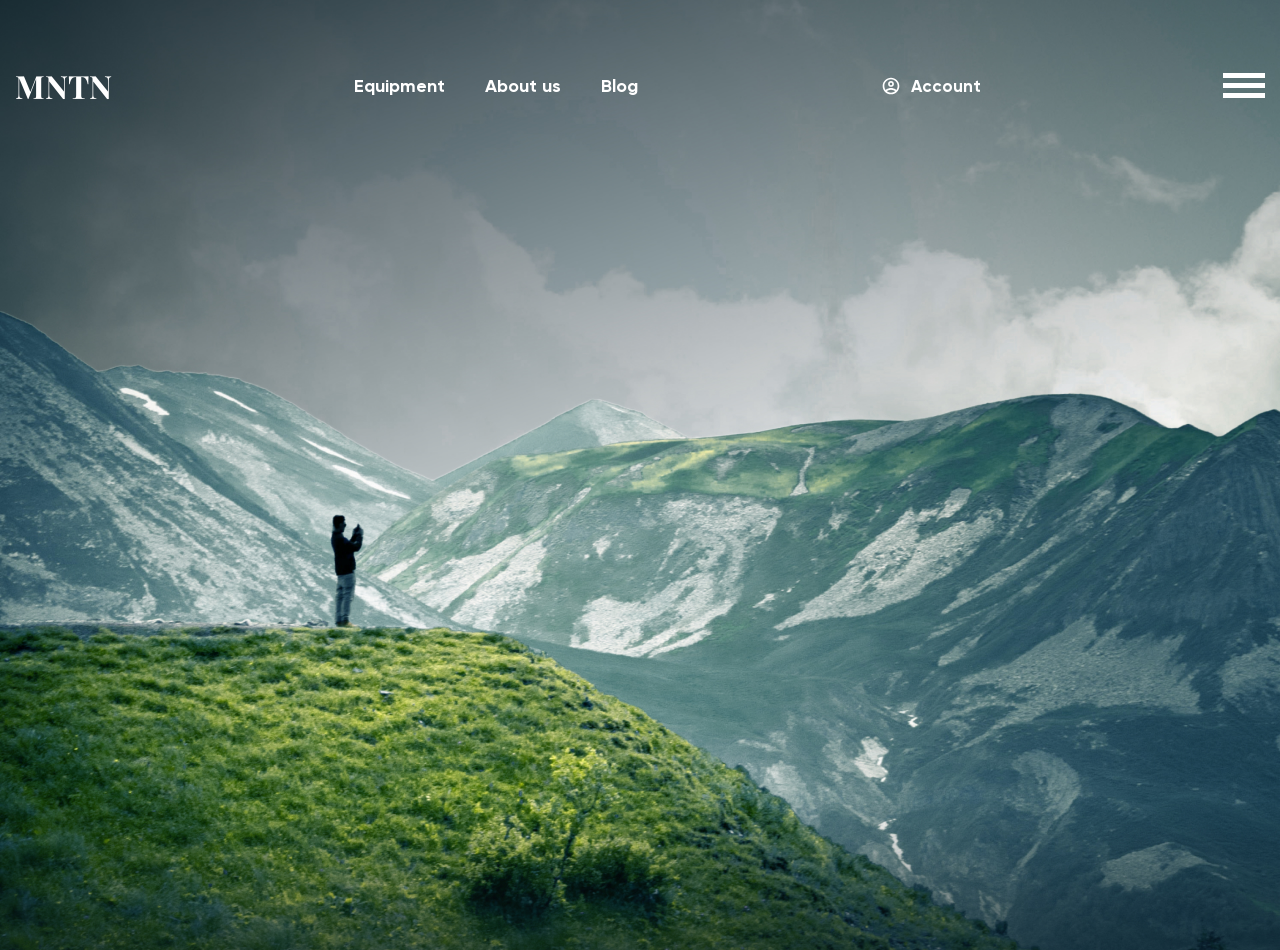
==== idex.html @ d48c51af "Adaptive layout started Time code: 26:41" ====
<!DOCTYPE html>
<html lang="en">
<head>
    <meta charset="UTF-8">
    <meta http-equiv="X-UA-Compatible" content="IE=edge">
    <meta name="viewport" content="width=device-width, initial-scale=1.0">
    <title>MNTN</title>
    <link rel="stylesheet" href="./css/main.css">
    <link rel="stylesheet" href="./css/media.css">
    <link rel="stylesheet" href="./fonts/Gilroy/stylesheet.css">
    <link rel="preconnect" href="https://fonts.googleapis.com">
    <link rel="preconnect" href="https://fonts.gstatic.com" crossorigin>
    <link href="https://fonts.googleapis.com/css2?family=Playfair+Display:wght@500;600;700&display=swap" rel="stylesheet">
</head>
<body>

<header class="header">
    <nav class="nav-wrapper">
        <div class="container-wide">
            <div class="row space-between align-center">
                <h1 class="logo">MNTN</h1>
                <div class="nav">
                    <ul>
                        <li><a href="#">Equipment</a></li>
                        <li><a href="#">About us</a></li>
                        <li><a href="#">Blog</a></li>
                    </ul>
                </div>
                <a href="#" class="account">Account</a>
                <button class="nav-button"></button>
            </div>
        </div>
    </nav>

    <a href="#" class="hero">
        <div class="hero-category">A Hiking guide</div>
        <h1 class="hero-title">Be prepared for the Mountains and beyond!</h1>
        <p class="hero-scroll">scroll down</p>
    </a>
</header>

<main class="main">
    <div class="container">

        <article class="article">
           <div class="article-text" data-number="01">
                <div class="article-subtitle">Get Started</div>
                <h2 class="articte-title">What level of  hiker are you?</h2>
                <p>Determining what level of hiker you are can be an important tool when planning future hikes. This hiking level guide will help you plan hikes according to different hike ratings set by various websites like All Trails and Modern Hiker. What type of hiker are you – novice, moderate, advanced moderate, expert, or expert backpacker?</p>
                <a href="#" class="article-read-more">read more</a>    
           </div> 
           <div class="article-img">
                <img src="./img/pictures/01.jpg" alt="What level of  hiker are you?">
           </div>
        </article>

        <article class="article">
            <div class="article-text" data-number="02">
                 <div class="article-subtitle">Hiking Essentials</div>
                 <h2 class="articte-title">Picking the right Hiking Gear!
                 </h2>
                 <p>The nice thing about beginning hiking is that you don’t really need any special gear, you can probably get away with things you already have.
                Let’s start with clothing. A typical mistake hiking beginners make is wearing jeans and regular clothes, which will get heavy and chafe wif they get sweaty or wet.</p>
                 <a href="#" class="article-read-more">read more</a>    
            </div> 
            <div class="article-img">
                 <img src="./img/pictures/02.jpg" alt="What level of  hiker are you?">
            </div>
         </article>

         <article class="article">
            <div class="article-text" data-number="03">
                 <div class="article-subtitle">where you go is the key</div>
                 <h2 class="articte-title">Understand Your Map & Timing</h2>
                 <p>To start, print out the hiking guide and map. If it’s raining, throw them in a Zip-Lock bag. Read over the guide, study the map, and have a good idea of what to expect. I like to know what my next landmark is as I hike. For example, I’ll read the guide and know that say, in a mile, I make a right turn at the junction..</p>
                 <a href="#" class="article-read-more">read more</a>    
            </div> 
            <div class="article-img">
                 <img src="./img/pictures/03.jpg" alt="What level of  hiker are you?">
            </div>
         </article>
    </div>

</main>

<footer class="footer">
    <div class="container">
        <div class="row space-between ">
            <div class="footer-copyright">
                <div class="footer-copyright-logo">
                    <div class="logo">MNTN</div>
                </div>
                <p class="footer-copyright-desc">Get out there & discover your next slope, mountain & destination!</p>
                <p class="footer-copyright-terms">Copyright 2019 MNTN, Inc. Terms & Privacy</p>
            </div>

            <div class="footer-nav-wrapper">
                <div class="footer-nav">
                    <h4 class="footer-nav-title">More on The Blog</h4>
                    <ul>
                        <li><a href="#">About MNTN</a></li>
                        <li><a href="#">Contributors & Writers</a></li>
                        <li><a href="#">Write For Us</a></li>
                        <li><a href="#">Contact Us</a></li>
                        <li><a href="#">Privacy Policy</a></li>
                    </ul>
                </div>
    
                <div class="footer-nav">
                    <h4 class="footer-nav-title">More on MNTN</h4>
                    <ul>
                        <li><a href="#">The Team</a></li>
                        <li><a href="#">Jobs</a></li>
                        <li><a href="#">Press</a></li>
                    </ul>
                </div>
            </div>
            
        </div>
    </div>

</footer>

 
</body>
</html>
---- css/main.css ----
/* 
font-family: 'Playfair Display', serif;
font-family: 'Gilroy';
*/


* {
    box-sizing: border-box;
}

body {
    margin: 0;
    font-family: 'Gilroy';
    background-color: #0B1D26;
    background-image: url("./../img/bg/bg.jpg");
    background-size: 100% auto;
    background-repeat: no-repeat;
    color: white;

}

h1, h2, h3, h4, h5, h6, p {
    margin: 0;
}

/* BASE */
.container-wide {
    max-width: 1790px;
    margin: 0 auto;
    padding: 0 15px;
}

.container {
    max-width: 1492px;
    margin-left: auto;
    margin-right: auto;
    padding-left: 15px;
    padding-right: 15px;
}

.row {
    display: flex;
    

}

.space-between {
    justify-content: space-between;
}

.align-center {
    align-items: center;
}

/* HEADER */

.header {
    padding-top: 64px;
    margin-bottom: 843px;
}

.nav-wrapper {
    margin-bottom: 198px;
}

.logo {
    font-family: 'Playfair Display', serif;
    font-weight: 700px;
    font-size: 32px;
     
}

.nav {
    font-weight: 700;
    font-size: 18px;
}

.nav ul {
    display: flex;
    margin: 0;
    padding: 0;
    list-style-type: none;
}

.nav li + li {
    margin-left: 40px;
}

.nav a {
    position: relative;
    color: white;
    text-decoration: none;
    transition: color 0.2s ease-in;
    padding-bottom: 5px;
}

.nav a::after {
    position: absolute;
    left: 0;
    bottom: -10px;
    display: block;
    content: "";
    width: 100%;
    height: 2px;
    background-color: #FBD784;
    opacity: 0;
    transition: all 0.2s ease-in;
}

.nav a:hover {
    color: #FBD784;
}

.nav a:hover::after {
    bottom: -5px;
    opacity: 1;
 }

.account {
    position: relative;
    padding-left: 30px;
    font-size: 17px;
    font-weight: 700;
    text-decoration: none;
    color: white;
    transition: color 0.2s ease-in;
}

.account:hover {
    color: #FBD784; 
}

.account::before {
    display: block;
    content: "";
    position: absolute;
    left: 0;
    top: 50%;
    transform: translateY(-50%);
    width: 20px;
    height: 20px;
    background-image: url('./../img/icons/account.svg.svg');
    background-size: contain;
}

.nav-button {
    position: relative;
    width: 42px;
    height: 5px;
    border: none;
    background-color: #FFFFFF;
    
}

.nav-button::before {
    position: absolute;
    left: 0;
    top: -10px;
    content: "";
    display: block;
    width: 42px;
    height: 5px;
    background-color: #FFFFFF;
}

.nav-button::after {
    position: absolute;
    left: 0;
    bottom: -10px;
    content: "";
    display: block;
    width: 42px;
    height: 5px;
    background-color: #FFFFFF;
}


/*HERO*/

.hero {
    display: block;
    margin-left: auto;
    margin-right: auto;
    max-width: 980px;
    padding-left: 15px;
    padding-right: 15px;
    text-decoration: none;
    transition: transform 0.5s cubic-bezier(.47,.01,.06,1.69);
}

.hero:hover {
    transform: translateY(-5%) ;
}

.hero-category {
    margin-bottom: 32px;
    position: relative;
    padding-left: 104px;
    font-weight: 800;
    font-size: 18px;
    line-height: 1.222;
    letter-spacing: 6px;
    text-transform: uppercase;
    color: #FBD784;
}

.hero-category::before {
    position: absolute;
    left: 0;
    top: 50%;
    transform: translateY(-50%);
    display: block;
    content: " ";
    width: 72px;
    height: 2px;
    background-color: #FBD784;
}

.hero-title {
    margin-bottom: 32px;
    font-family: 'Playfair Display', serif;;
    font-style: normal;
    font-weight: 500;
    font-size: 88px;
    line-height: 1.136;
    text-transform: capitalize;
    color: #FFFFFF;
}

.hero-scroll {
    display: inline-block;
    position: relative;
    padding-right: 32px;
    font-weight: 700;
    font-size: 18px;
    line-height: 1.222;
    color: #FFFFFF;
}

.hero-scroll::after {
    display: block;
    content: "";
    position: absolute;
    right: 0;
    top: 50%;
    transform: translateY(-50%);
    width: 16px;
    height: 24px;
    background-image: url('./../img/icons/arrow-down.svg');
}



/*MAIN*/




/* ARTICLE*/

.article {
    margin-bottom: 200px;
    display: flex;
    justify-content: space-between;
    align-items: center;
}

.article:nth-child(even) {
    flex-direction: row-reverse;
}


.article-text {
    position: relative;
    padding-left: 150px;
    max-width: 782px; 
}

.article-text::before {
    position: absolute;
    left: 0;
    top: 0;
    transform: translateY(-50%);
    display: block;
    content: attr(data-number);
    width: 240px;
    height: 240px;
    font-family: 'Gilroy';
    font-style: normal;
    font-weight: 700;
    font-size: 240px;
    line-height: 1;
    color: rgba(255, 255, 255, 0.1);
    


}
    
.article-subtitle {
    margin-bottom: 32px;
    position: relative;
    padding-left: 96px;
    font-weight: 800;
    font-size: 18px;
    line-height: 1.222;
    letter-spacing: 6px;
    text-transform: uppercase;
    color: #FBD784;
}

.article-subtitle::before {
    position: absolute;
    left: 0;
    top: 50%;
    transform: translateY(-50%);
    display: block;
    content: " ";
    width: 72px;
    height: 2px;
    background-color: #FBD784;
}

.articte-title {
    margin-top: 49px;
    margin-bottom: 27px;
    max-width: 555px;
    font-family: 'Playfair Display', serif;
    font-style: normal;
    font-weight: 500;
    font-size: 64px;
    line-height: 1.203;
    color: #FFFFFF;
}

.article-text p {
    margin-bottom: 27px;
    font-style: normal;
    font-weight: 700;
    font-size: 18px;
    line-height: 1.78;
    color: #FFFFFF;
}
 
 .article-read-more {
    display: inline-block;
    position: relative;
    padding-right: 32px;
    font-weight: 700;
    font-size: 18px;
    line-height: 1.222;
    color: #FBD784;
    text-decoration: none;
}

.article-read-more::after {
    display: block;
    content: "";
    position: absolute;
    right: 0;
    top: 50%;
    transform: translateY(-50%);
    width: 24px;
    height: 16px;
    background-image: url('./../img/icons/arrow-right.svg');
}
.article-img img {
    display: block;
}


/* FOOTER*/

.footer {
    padding: 120px;
}

.footer-copyright{
    display: flex;
    flex-direction: column;

}
.footer-copyright-logo{
    margin-bottom: 24px;
}

.footer-copyright-desc {
    max-width: 303px;
    font-style: normal;
    font-weight: 700;
    font-size: 18px;
    line-height: 1.78;
}
.footer-copyright-terms{
    margin-top: auto;
    font-weight: 500;
    font-size: 18px;
    line-height: 1.78;
    color: rgba(255, 255, 255, 0.5);
}
.footer-nav-wrapper{
    display: flex;
}

.footer-nav + .footer-nav {
    margin-left: 212px;
}

.footer-nav {
    max-width: 200px;
    font-style: normal;
    font-weight: 500;
    font-size: 18px;
    line-height: 1.777;
}

.footer-nav-title{
    margin-bottom: 24px;
    font-style: normal;
    font-weight: 700;
    font-size: 24px;
    line-height: 1.333;
    color: #FBD784; 
}

.footer-nav ul {
    padding: 0;
    margin: 0;
    list-style-type: none;
    
}

.footer-nav li {
    padding: 0;
    margin: 0;
    margin-bottom: 16px;
}

.footer-nav li:last-child {
    margin-bottom: 0;
}

.footer-nav a { 
   position: relative; 
   color: #FFFFFF; 
   text-decoration: none;
}

.footer-nav a::after {
    position: absolute;
    left: 0;
    bottom: -10px;
    display: block;
    content: "";
    width: 100%;
    height: 2px;
    background-color: #FFFFFF;
    opacity: 0;
    transition: all 0.2s ease-in;
 }

.footer-nav a:hover::after {
    bottom: -5px;
    opacity: 1;
 }
---- css/media.css ----
/*.header,*/ main, .footer {
   display: none; 
}

.hero {
    display: none; 
 }

@media (max-width: 800px) {
    .nav, .account {
        display: none;
    }
    
 }
---- fonts/Gilroy/stylesheet.css ----
@font-face {
    font-family: 'Gilroy';
    src: url('Gilroy-ExtraBold.eot');
    src: local('Gilroy ExtraBold'), local('Gilroy-ExtraBold'),
        url('Gilroy-ExtraBold.eot?#iefix') format('embedded-opentype'),
        url('Gilroy-ExtraBold.woff') format('woff'),
        url('Gilroy-ExtraBold.ttf') format('truetype');
    font-weight: 800;
    font-style: normal;
}


@font-face {
    font-family: 'Gilroy';
    src: url('Gilroy-Medium.eot');
    src: local('Gilroy Medium'), local('Gilroy-Medium'),
        url('Gilroy-Medium.eot?#iefix') format('embedded-opentype'),
        url('Gilroy-Medium.woff') format('woff'),
        url('Gilroy-Medium.ttf') format('truetype');
    font-weight: 500;
    font-style: normal;
}



@font-face {
    font-family: 'Gilroy';
    src: url('Gilroy-Bold.eot');
    src: local('Gilroy Bold'), local('Gilroy-Bold'),
        url('Gilroy-Bold.eot?#iefix') format('embedded-opentype'),
        url('Gilroy-Bold.woff') format('woff'),
        url('Gilroy-Bold.ttf') format('truetype');
    font-weight: 700;
    font-style: normal;
}
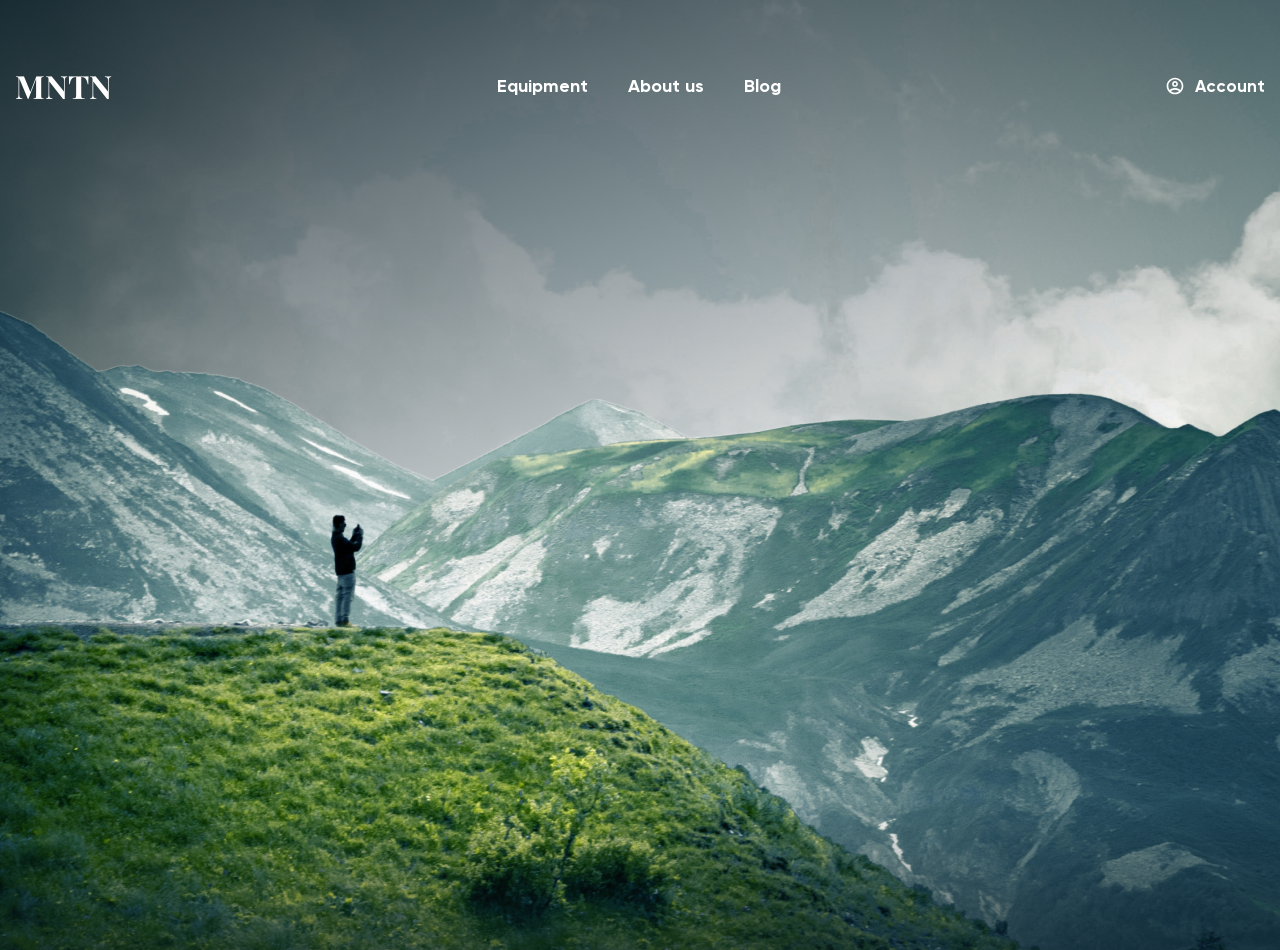
==== commit 07704f98: "Menu button added Time code 31:42" ====
--- a/idex.html
+++ b/idex.html
@@ -27,7 +27,9 @@
                     </ul>
                 </div>
                 <a href="#" class="account">Account</a>
-                <button class="nav-button"></button>
+                <button class="nav-button">
+                    <span class="nav-button-icon"></span>
+                </button>
             </div>
         </div>
     </nav>
--- a/css/main.css
+++ b/css/main.css
@@ -144,7 +144,17 @@
 }
 
 .nav-button {
-    position: relative;
+    display: none;
+    height: 25px;
+    border: none;
+    padding: 0;
+    cursor: pointer;
+    background: none;
+}
+
+.nav-button-icon {
+    position: relative;
+    display: block;
     width: 42px;
     height: 5px;
     border: none;
@@ -152,7 +162,7 @@
     
 }
 
-.nav-button::before {
+.nav-button-icon::before {
     position: absolute;
     left: 0;
     top: -10px;
@@ -163,7 +173,7 @@
     background-color: #FFFFFF;
 }
 
-.nav-button::after {
+.nav-button-icon::after {
     position: absolute;
     left: 0;
     bottom: -10px;
--- a/css/media.css
+++ b/css/media.css
@@ -11,4 +11,7 @@
         display: none;
     }
     
+    .nav-button {
+        display: block;
+    }
  }
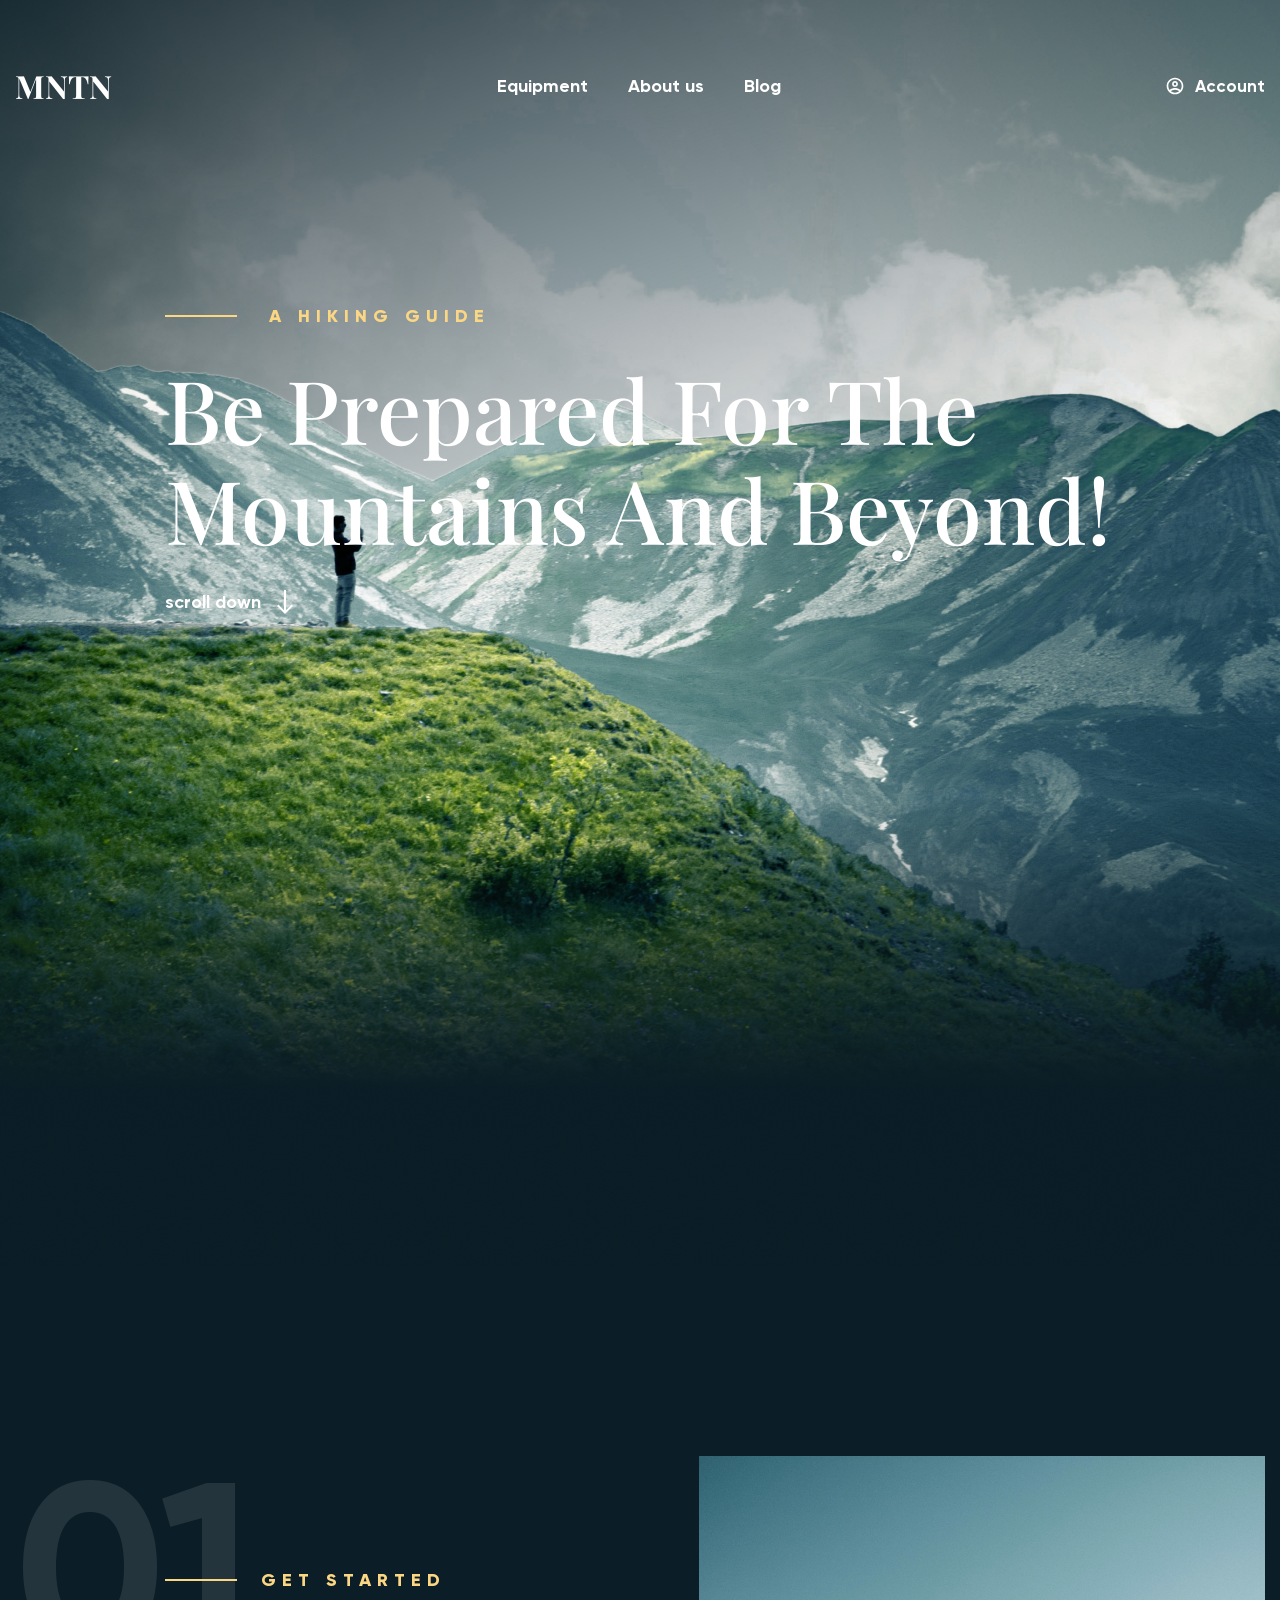
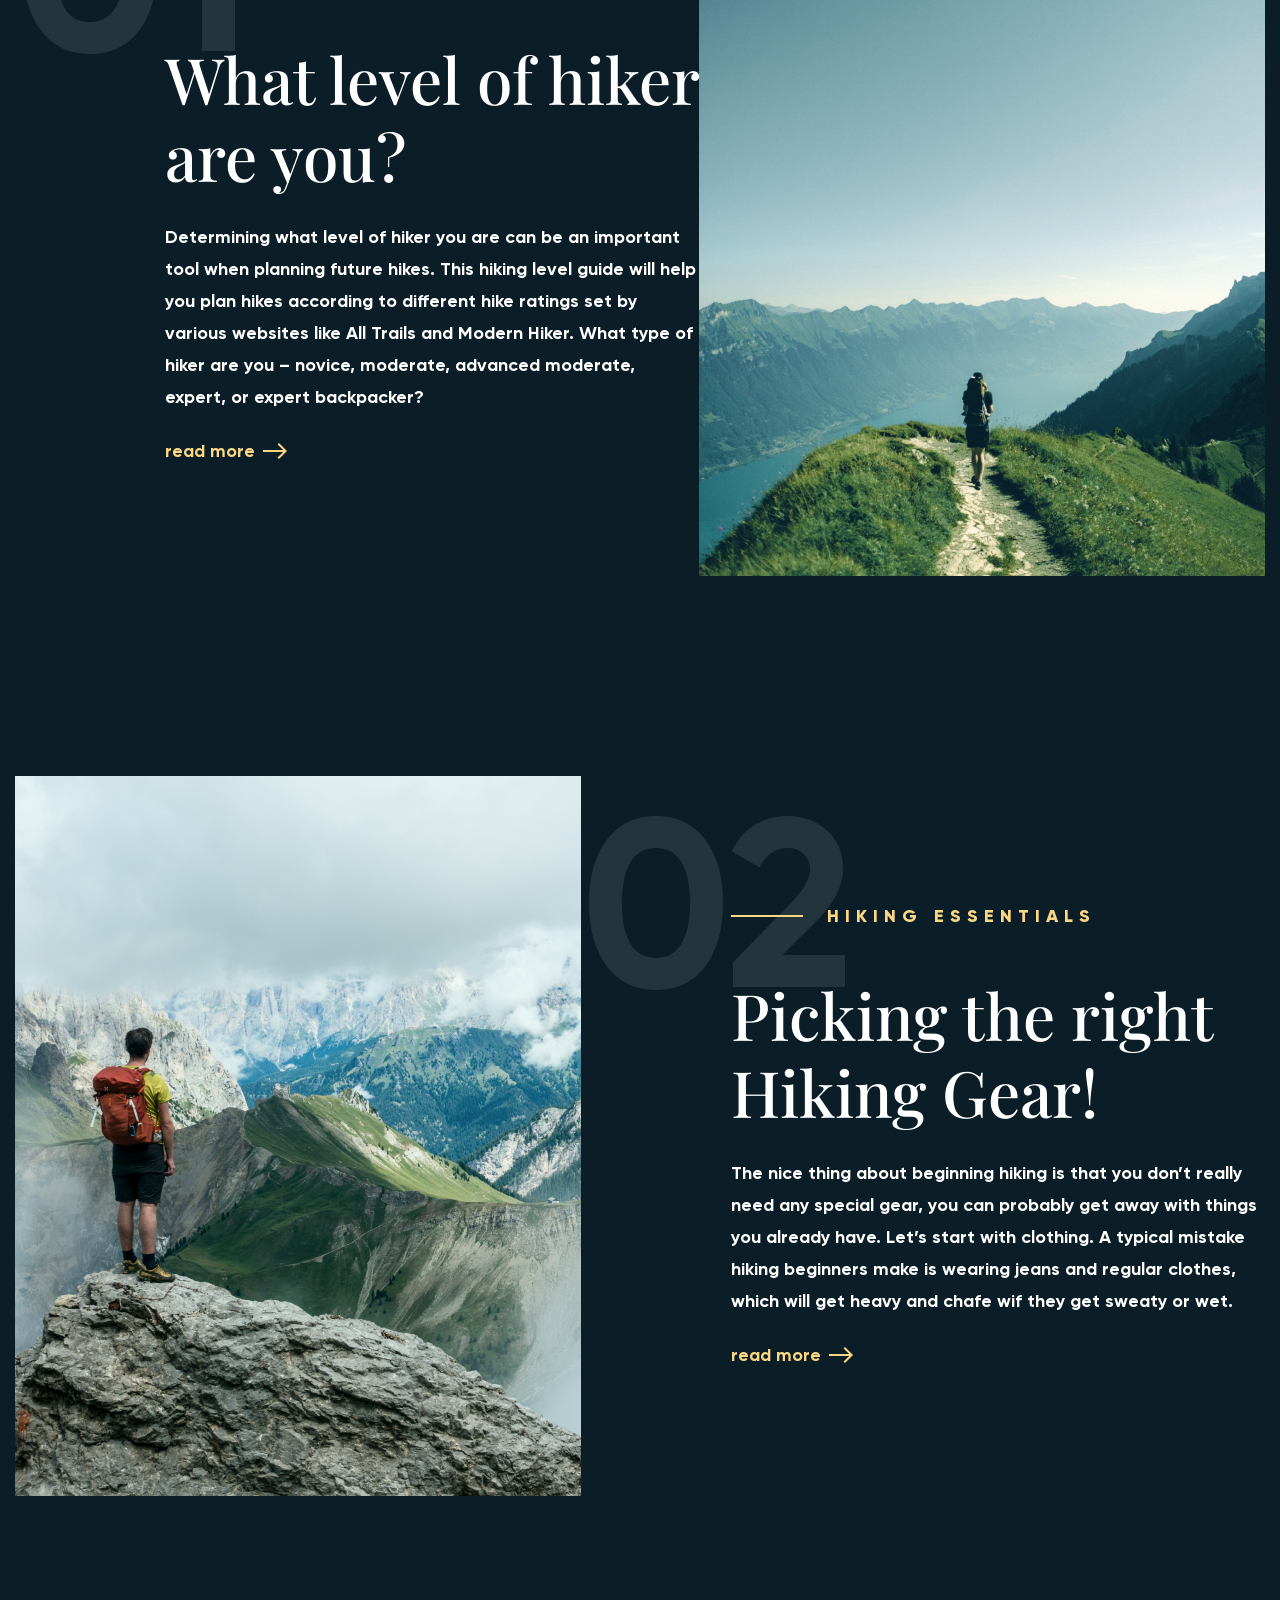
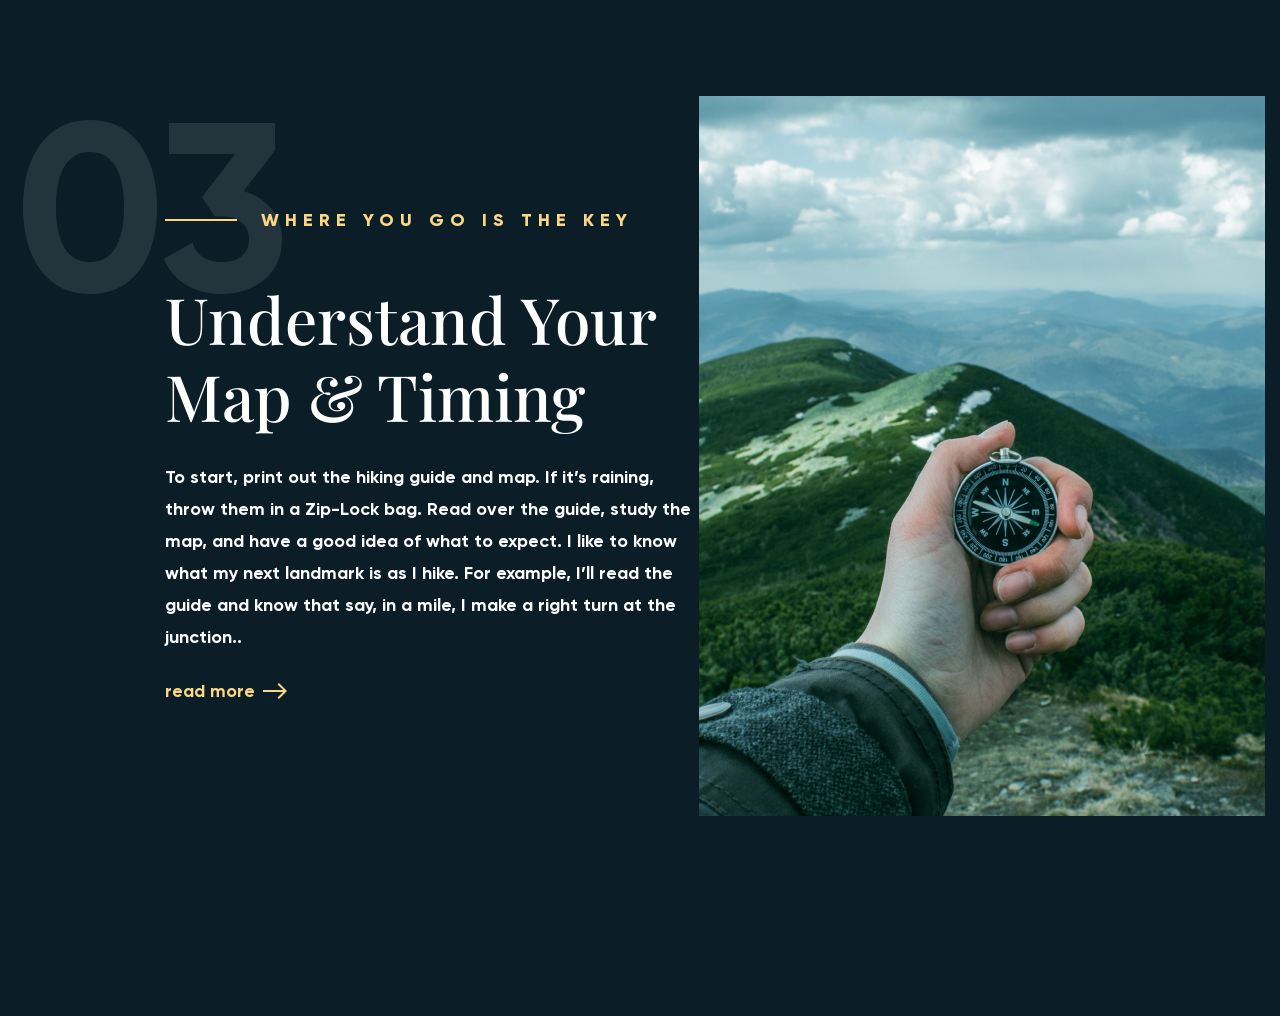
==== commit f2e76216: "Differense: I changed margine-bottom in heder media.css Hi changed padding-bottom" ====
--- a/idex.html
+++ b/idex.html
@@ -18,7 +18,8 @@
     <nav class="nav-wrapper">
         <div class="container-wide">
             <div class="row space-between align-center">
-                <h1 class="logo">MNTN</h1>
+                <h2 class="logo">MNTN</h2>
+
                 <div class="nav">
                     <ul>
                         <li><a href="#">Equipment</a></li>
@@ -27,9 +28,22 @@
                     </ul>
                 </div>
                 <a href="#" class="account">Account</a>
+
                 <button class="nav-button">
                     <span class="nav-button-icon"></span>
                 </button>
+
+
+                <div class="mobile-nav">
+                    <div class="nav">
+                        <ul>
+                            <li><a href="#">Equipment</a></li>
+                            <li><a href="#">About us</a></li>
+                            <li><a href="#">Blog</a></li>
+                        </ul>
+                    </div>
+                    <a href="#" class="account">Account</a>
+                </div>
             </div>
         </div>
     </nav>
@@ -123,6 +137,6 @@
 
 </footer>
 
- 
+<script src="./js/main.js"></script>
 </body>
 </html>
--- a/css/main.css
+++ b/css/main.css
@@ -143,7 +143,11 @@
     background-size: contain;
 }
 
+
+
 .nav-button {
+    position: relative;
+    z-index: 9;
     display: none;
     height: 25px;
     border: none;
@@ -184,6 +188,75 @@
     background-color: #FFFFFF;
 }
 
+.nav-button:focus, 
+.nav-button:active {
+    outline: none;
+}
+
+.nav-button-icon::before {
+    position: absolute;
+    left: 0;
+    top: -10px;
+    content: "";
+    display: block;
+    width: 42px;
+    height: 5px;
+    background-color: #FFFFFF;
+}
+
+.nav-button-icon::after {
+    position: absolute;
+    left: 0;
+    bottom: -10px;
+    content: "";
+    display: block;
+    width: 42px;
+    height: 5px;
+    background-color: #FFFFFF;
+}
+
+.nav-button-close .nav-button-icon {
+    background-color: transparent;
+}
+
+.nav-button-close .nav-button-icon::before {
+    transform: rotate(45deg);
+    top: 0;
+}
+
+.nav-button-close .nav-button-icon::after {
+    transform: rotate(-45deg);
+    top: 0;
+}
+
+.mobile-nav {
+    position: fixed;
+    top: 0;
+    right: 0;
+    display: none;
+
+    /*display: flex;*/
+    flex-direction: column;
+    justify-content: space-between;
+    width: 320px;
+    height: 100%;
+    padding: 70px 70px 50px 30px;
+    background-color: rgba(11, 29, 38, 0.8);
+}
+
+.mobile-nav .nav, 
+.mobile-nav .account {
+    display: block;
+}
+
+.mobile-nav .nav ul {
+    flex-direction: column;
+}
+
+.mobile-nav .nav ul li {
+    margin: 0;
+    margin-bottom: 25px;
+}
 
 /*HERO*/
 
--- a/css/media.css
+++ b/css/media.css
@@ -1,17 +1,47 @@
-/*.header,*/ main, .footer {
+.footer {
    display: none; 
 }
 
-.hero {
-    display: none; 
- }
+@media (max-width: 1200px) {
+    .hero-title {
+        font-size: 68px;
+    }
+}
+
 
 @media (max-width: 800px) {
+
+    .header {
+        margin-bottom: 200px;
+    }
+
     .nav, .account {
         display: none;
+    }
+
+    .nav-wrapper {
+        margin-bottom: 90px;
     }
     
     .nav-button {
         display: block;
     }
+
+    .mobile-nav-active {
+        display: flex;
+       
+    }
+
+    .hero-title {
+        font-size: 38px;
+    }
+
+    .hero-category::before {
+        width: 42px;
+    }
+
+    .hero-category {
+        font-size: 14px;
+        padding-left: 62px;
+    }
  }
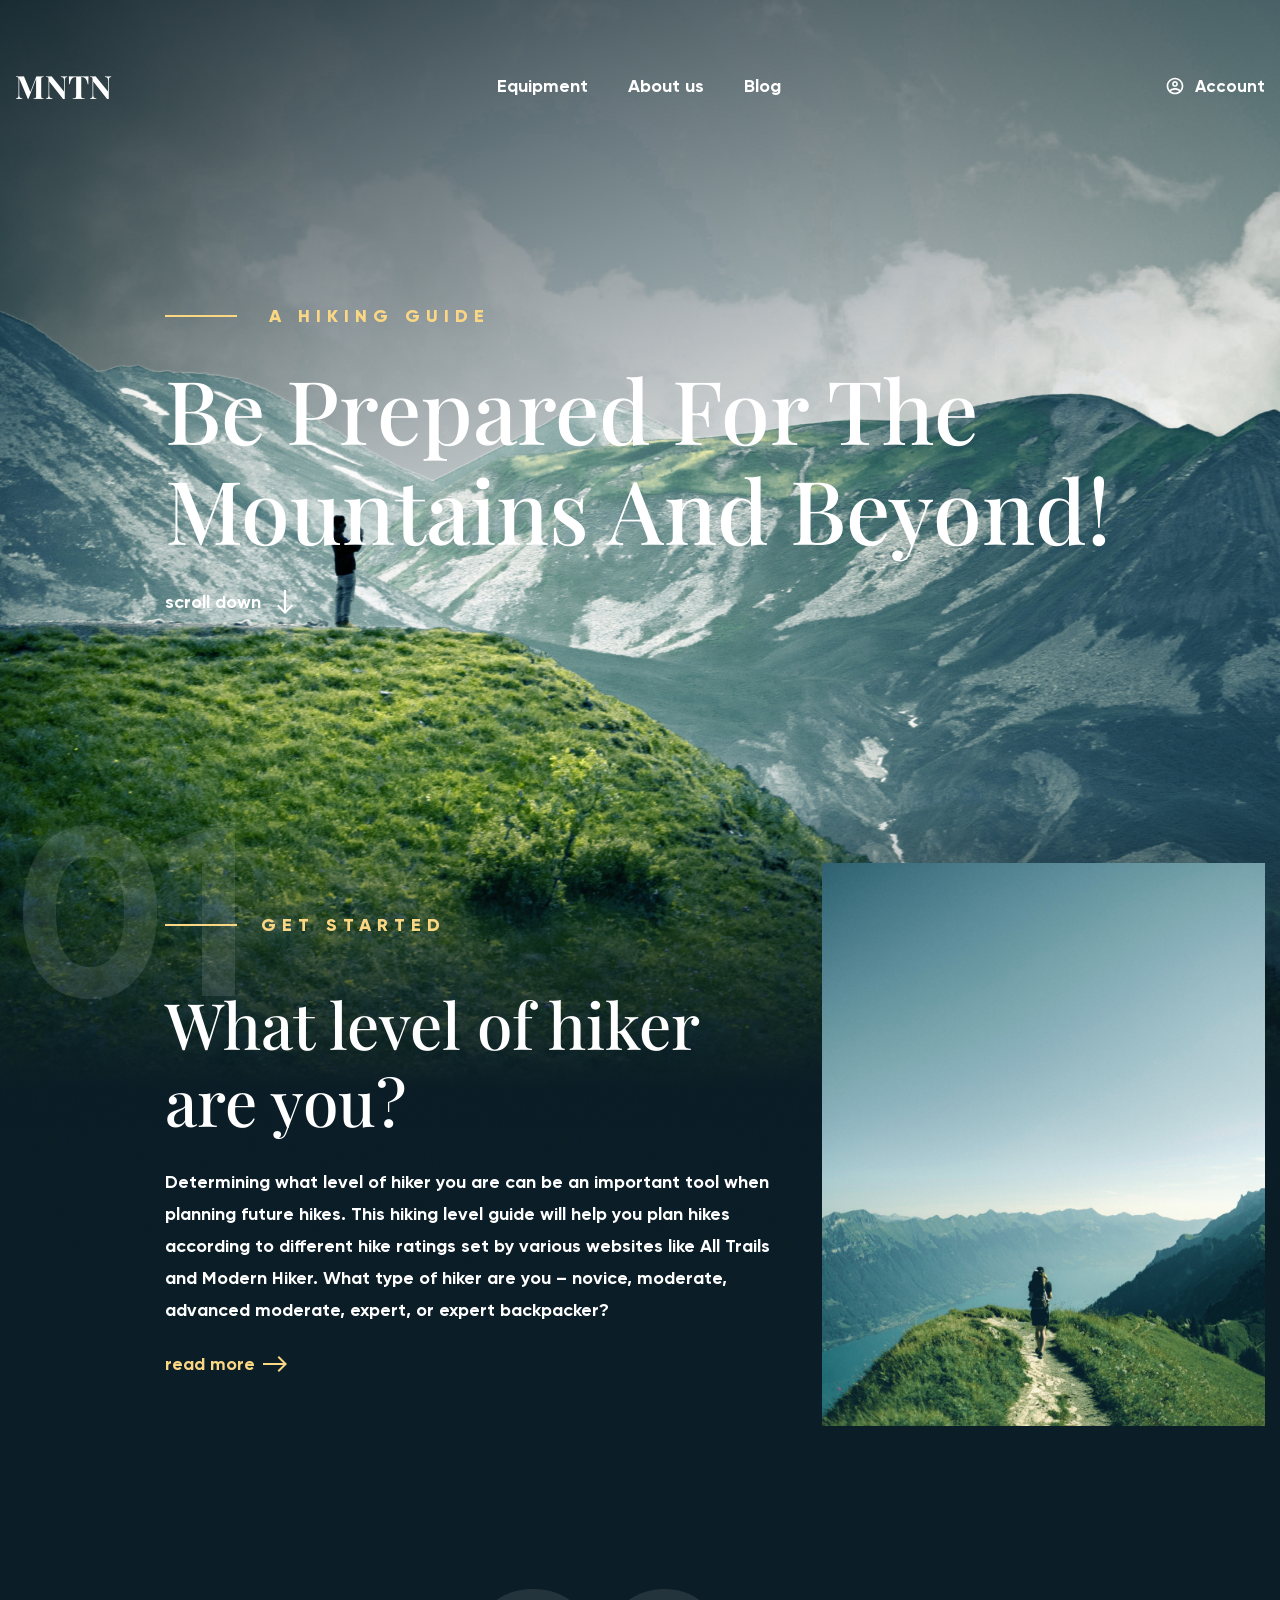
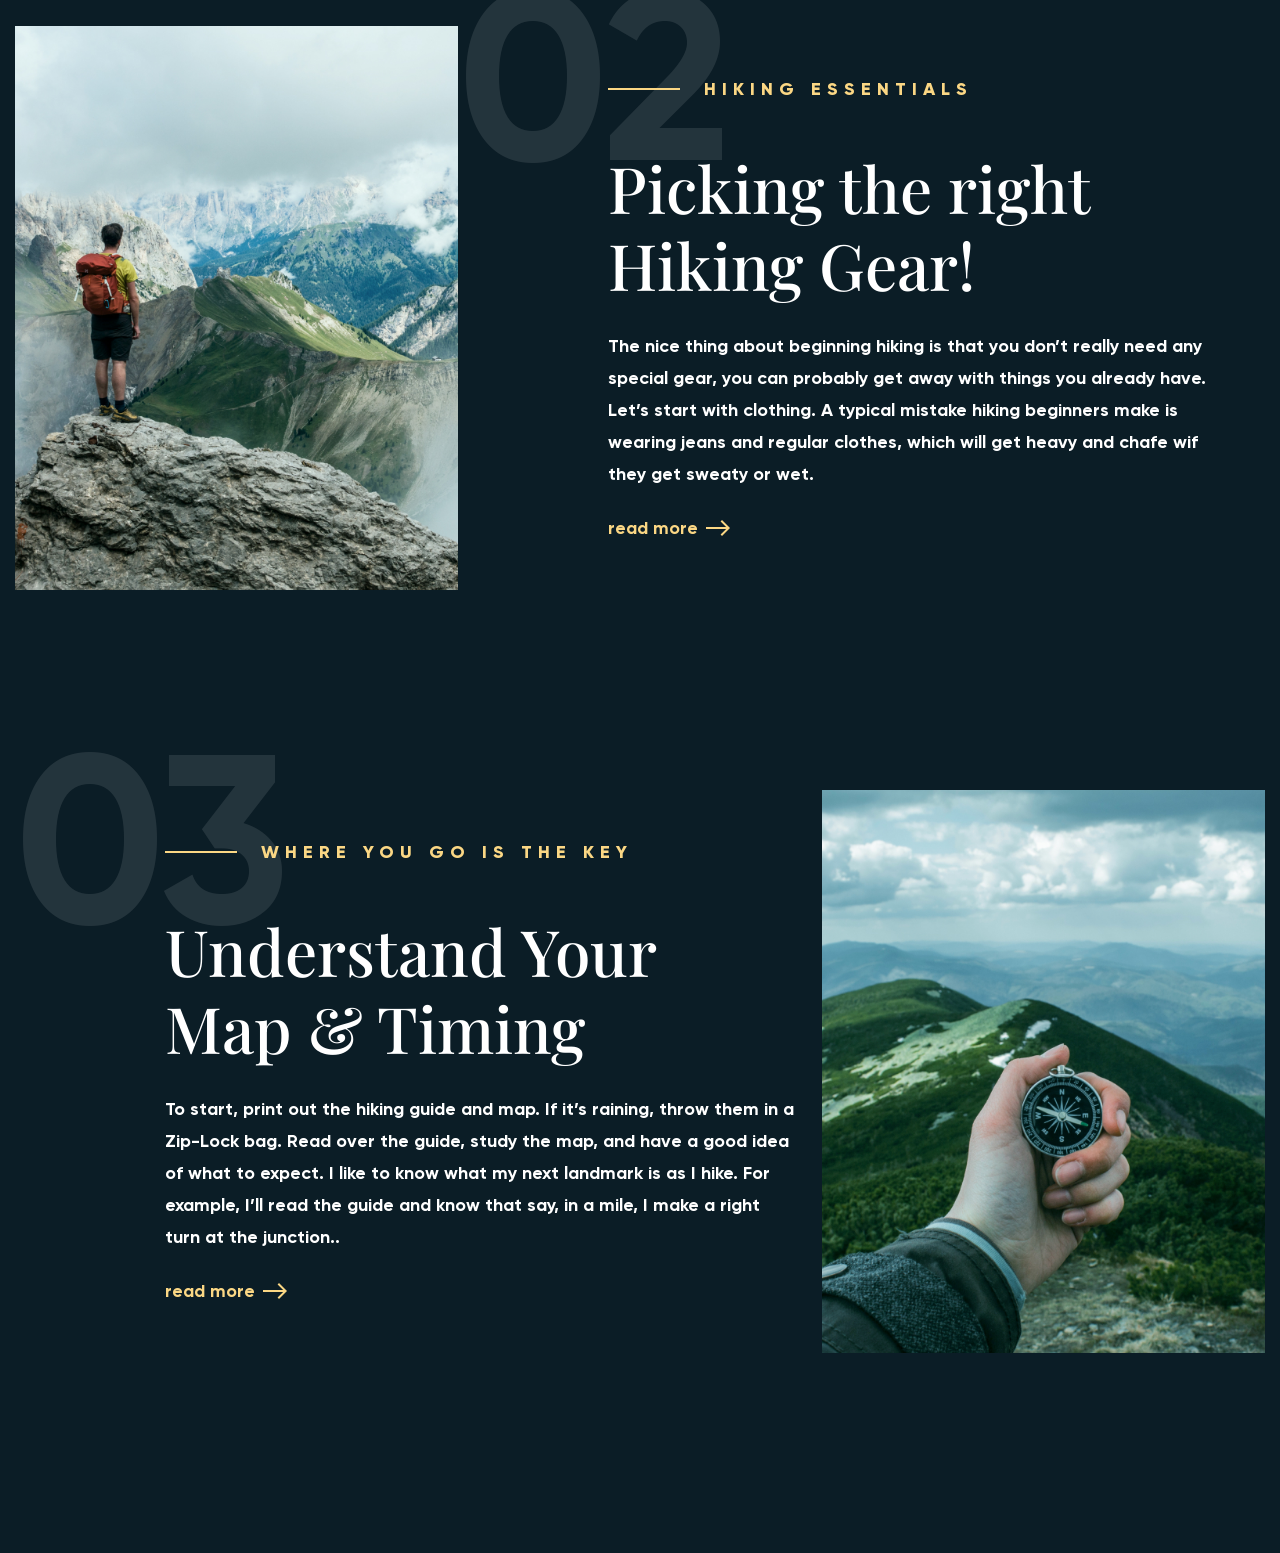
==== commit d21283fb: "Adaptiv main finished" ====
--- a/idex.html
+++ b/idex.html
@@ -61,7 +61,7 @@
         <article class="article">
            <div class="article-text" data-number="01">
                 <div class="article-subtitle">Get Started</div>
-                <h2 class="articte-title">What level of  hiker are you?</h2>
+                <h2 class="article-title">What level of  hiker are you?</h2>
                 <p>Determining what level of hiker you are can be an important tool when planning future hikes. This hiking level guide will help you plan hikes according to different hike ratings set by various websites like All Trails and Modern Hiker. What type of hiker are you – novice, moderate, advanced moderate, expert, or expert backpacker?</p>
                 <a href="#" class="article-read-more">read more</a>    
            </div> 
@@ -73,7 +73,7 @@
         <article class="article">
             <div class="article-text" data-number="02">
                  <div class="article-subtitle">Hiking Essentials</div>
-                 <h2 class="articte-title">Picking the right Hiking Gear!
+                 <h2 class="article-title">Picking the right Hiking Gear!
                  </h2>
                  <p>The nice thing about beginning hiking is that you don’t really need any special gear, you can probably get away with things you already have.
                 Let’s start with clothing. A typical mistake hiking beginners make is wearing jeans and regular clothes, which will get heavy and chafe wif they get sweaty or wet.</p>
@@ -87,7 +87,7 @@
          <article class="article">
             <div class="article-text" data-number="03">
                  <div class="article-subtitle">where you go is the key</div>
-                 <h2 class="articte-title">Understand Your Map & Timing</h2>
+                 <h2 class="article-title">Understand Your Map & Timing</h2>
                  <p>To start, print out the hiking guide and map. If it’s raining, throw them in a Zip-Lock bag. Read over the guide, study the map, and have a good idea of what to expect. I like to know what my next landmark is as I hike. For example, I’ll read the guide and know that say, in a mile, I make a right turn at the junction..</p>
                  <a href="#" class="article-read-more">read more</a>    
             </div> 
--- a/css/main.css
+++ b/css/main.css
@@ -23,6 +23,11 @@
     margin: 0;
 }
 
+img {
+    display: block;
+    max-width: 100%;
+}
+
 /* BASE */
 .container-wide {
     max-width: 1790px;
@@ -356,6 +361,7 @@
 .article-text {
     position: relative;
     padding-left: 150px;
+    margin-right: 25px;
     max-width: 782px; 
 }
 
@@ -403,7 +409,7 @@
     background-color: #FBD784;
 }
 
-.articte-title {
+.article-title {
     margin-top: 49px;
     margin-bottom: 27px;
     max-width: 555px;
@@ -448,6 +454,8 @@
 }
 .article-img img {
     display: block;
+    max-width: 100%;
+
 }
 
 
--- a/css/media.css
+++ b/css/media.css
@@ -1,10 +1,33 @@
-.footer {
+/*.header,*/ .footer {
    display: none; 
 }
 
+@media (max-width: 1400px) {
+    
+    .header {
+        margin-bottom: 250px;
+    }
+
 @media (max-width: 1200px) {
+       
     .hero-title {
         font-size: 68px;
+    }
+
+    .article-text::before {
+        width: 140px;
+        height: 140px;
+        font-size: 140px;
+    }
+
+    .article-text {
+        padding-left: 50px;
+        max-width: 50%;
+        margin-right: 0;
+    }
+
+    .article-img {
+        width: 45%;
     }
 }
 
@@ -44,4 +67,26 @@
         font-size: 14px;
         padding-left: 62px;
     }
+
+    .article-title {
+        font-size: 44px;
+    }
+ }
+
+@media (max-width: 720px) {
+
+    .article, .article:nth-child(even) {
+        flex-direction: column-reverse;
+        margin-bottom: 100px;
+    }
+
+    .article-text {
+        max-width: 100%;
+    }
+
+    .article-img {
+        max-width: 100%;
+        width: 100%;
+        margin-bottom: 75px;
+    }
  }
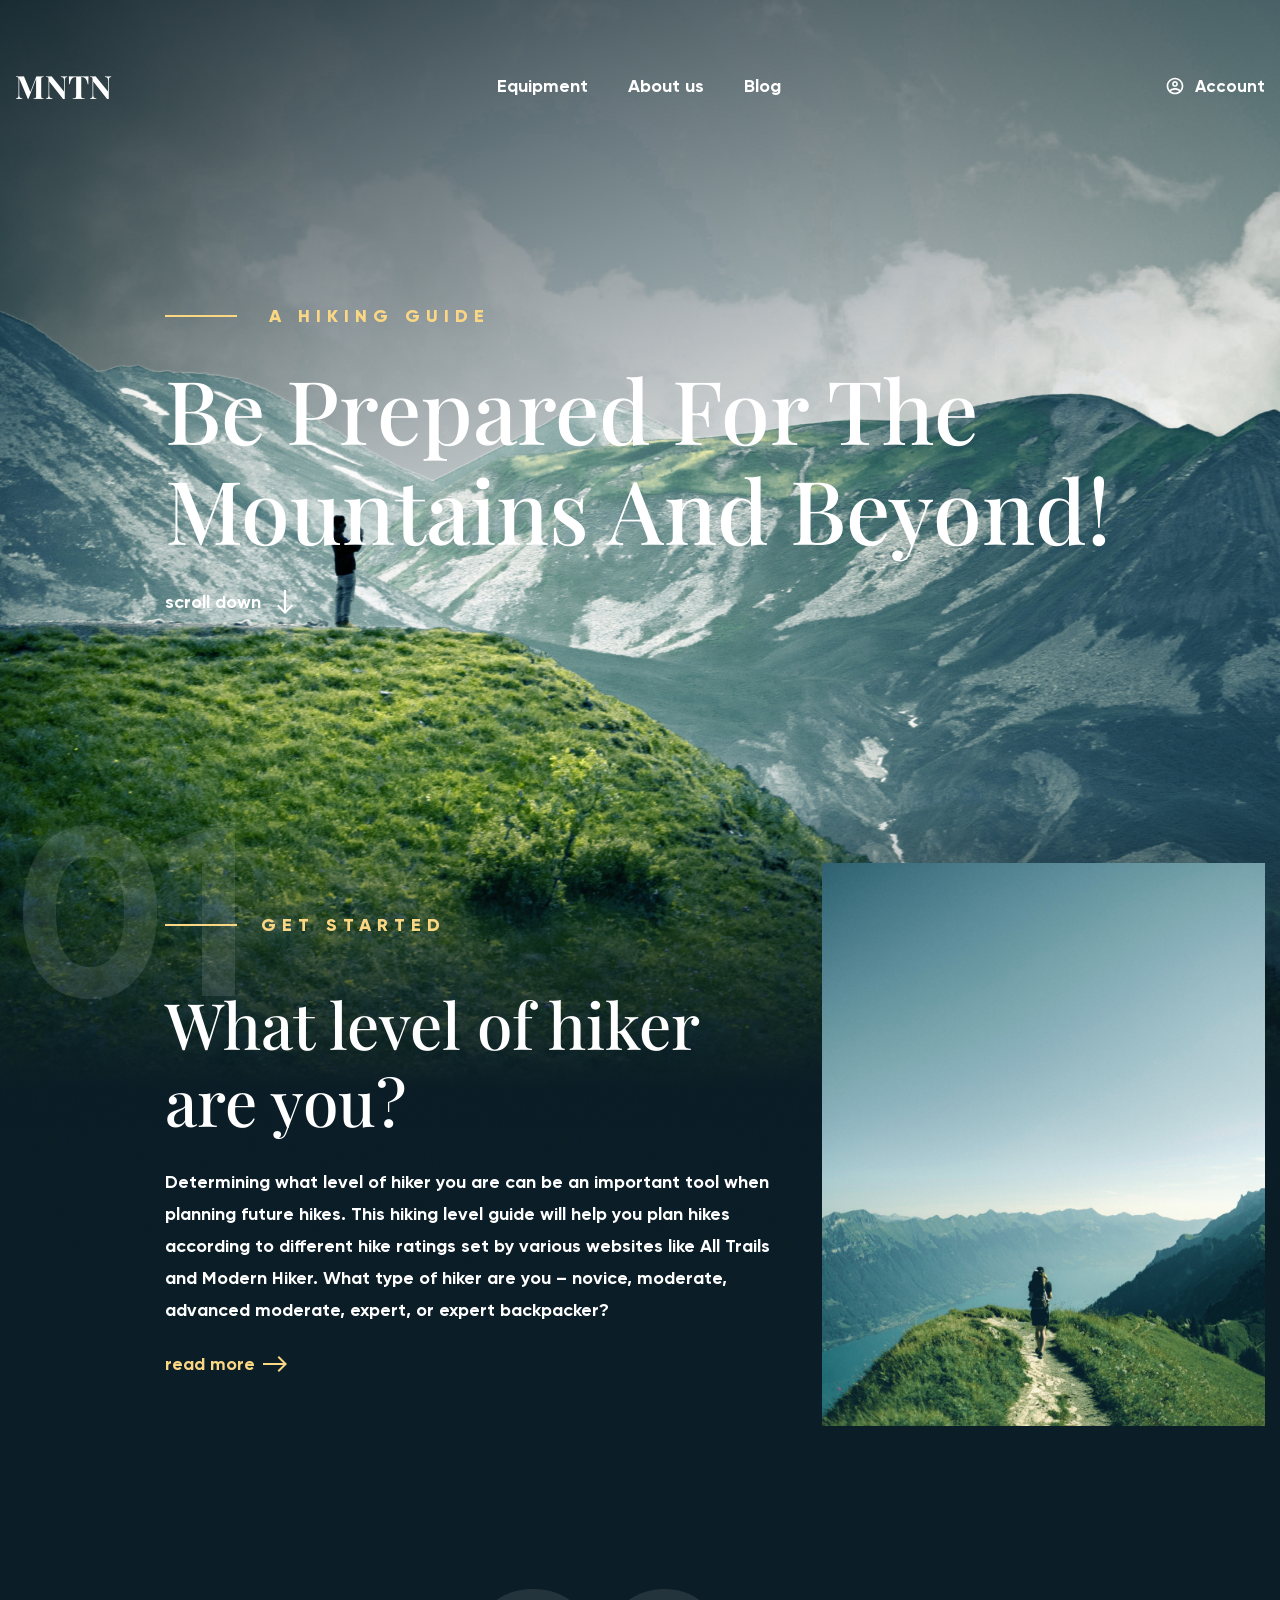
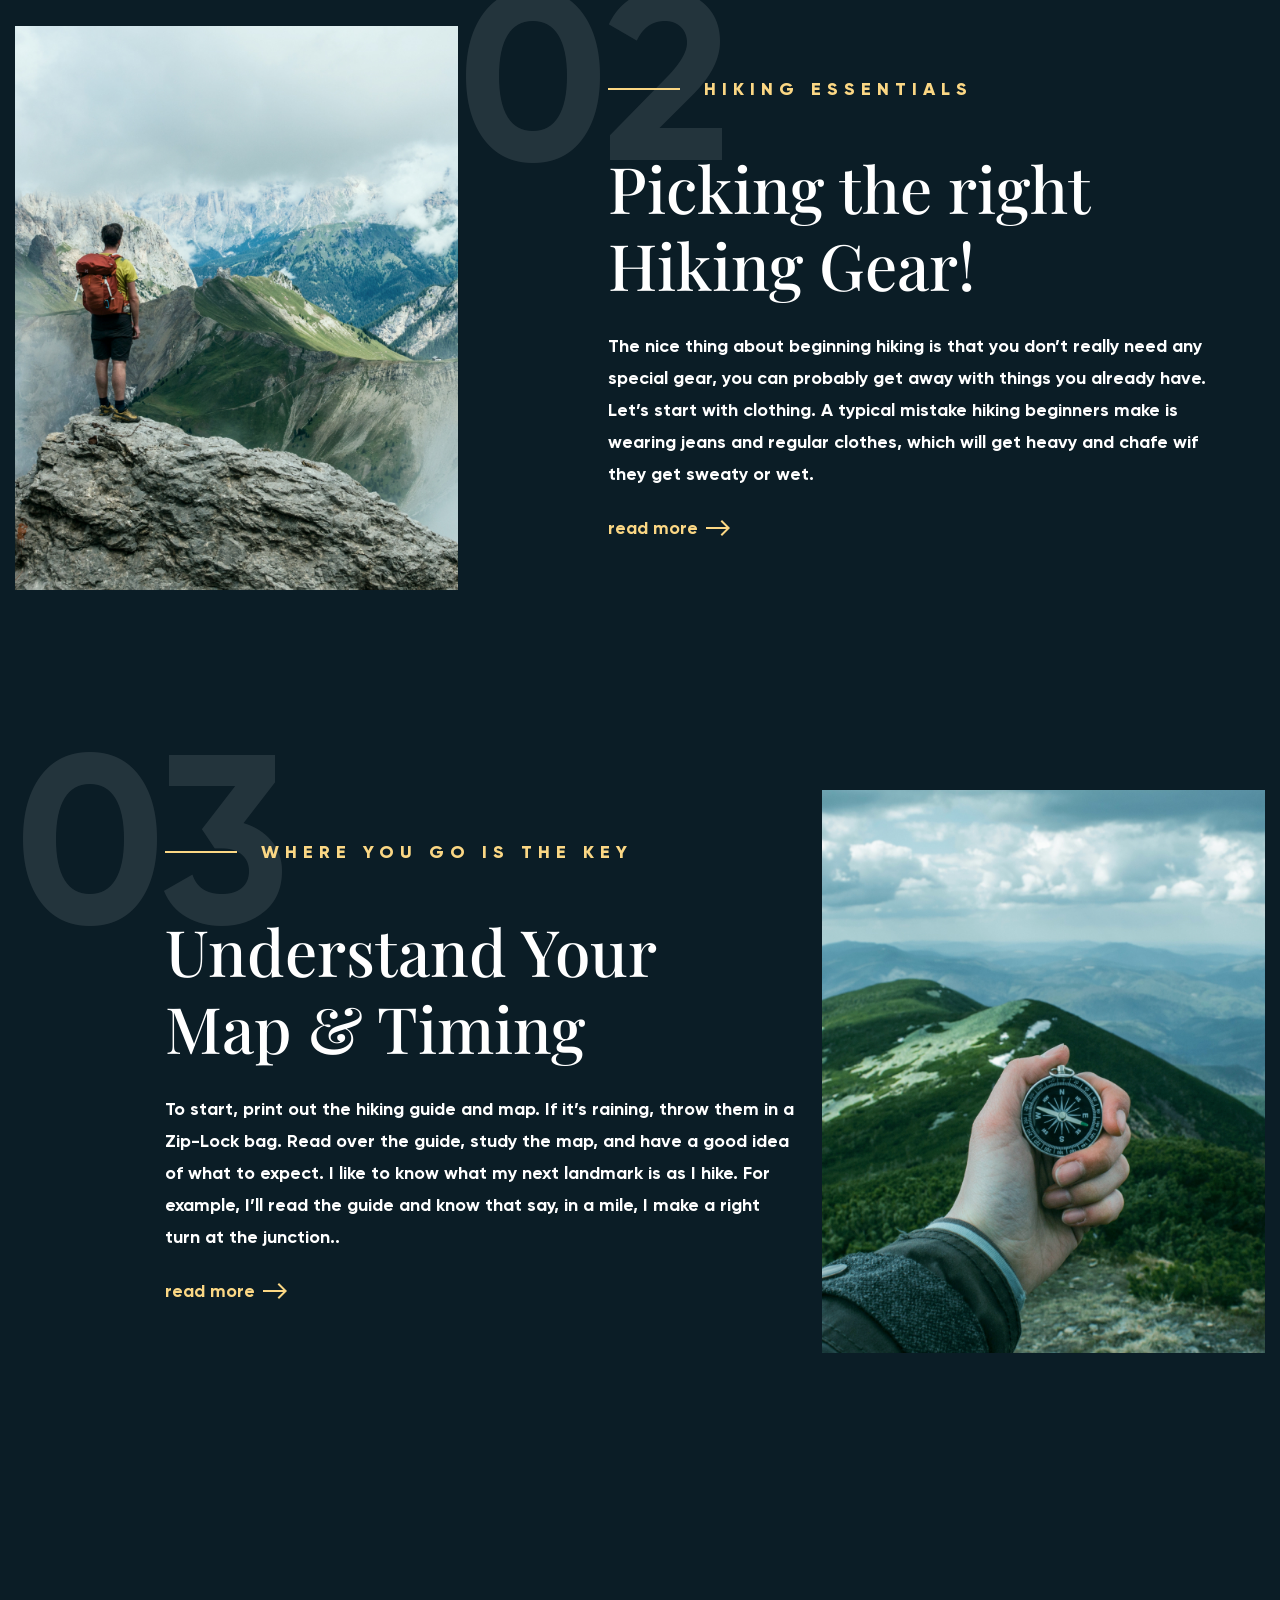
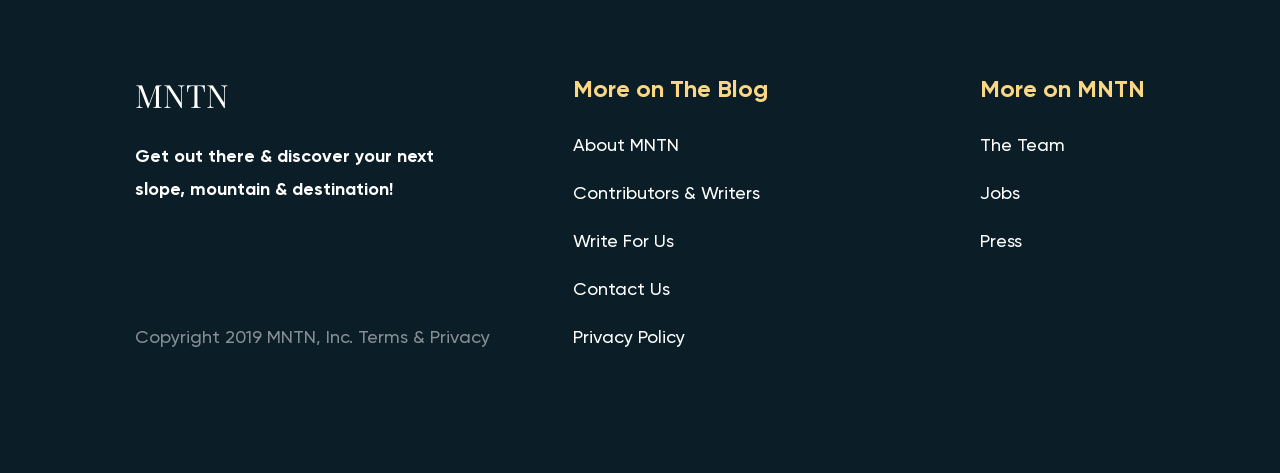
==== commit db02e244: "Corrected mistake, added the part of code, that was  deletted accidentally" ====
--- a/idex.html
+++ b/idex.html
@@ -101,7 +101,7 @@
 
 <footer class="footer">
     <div class="container">
-        <div class="row space-between ">
+        <div class="footer-row">
             <div class="footer-copyright">
                 <div class="footer-copyright-logo">
                     <div class="logo">MNTN</div>
--- a/css/main.css
+++ b/css/main.css
@@ -119,7 +119,7 @@
 .nav a:hover::after {
     bottom: -5px;
     opacity: 1;
- }
+}
 
 .account {
     position: relative;
@@ -380,9 +380,6 @@
     font-size: 240px;
     line-height: 1;
     color: rgba(255, 255, 255, 0.1);
-    
-
-
 }
     
 .article-subtitle {
@@ -465,11 +462,17 @@
     padding: 120px;
 }
 
+.footer-row {
+    display: flex;
+    justify-content: space-between;
+}
+
 .footer-copyright{
     display: flex;
     flex-direction: column;
 
 }
+
 .footer-copyright-logo{
     margin-bottom: 24px;
 }
@@ -547,9 +550,9 @@
     background-color: #FFFFFF;
     opacity: 0;
     transition: all 0.2s ease-in;
- }
+}
 
 .footer-nav a:hover::after {
     bottom: -5px;
     opacity: 1;
- }
+}
--- a/css/media.css
+++ b/css/media.css
@@ -1,12 +1,11 @@
-/*.header,*/ .footer {
-   display: none; 
-}
+
 
 @media (max-width: 1400px) {
     
     .header {
         margin-bottom: 250px;
     }
+}
 
 @media (max-width: 1200px) {
        
@@ -31,6 +30,21 @@
     }
 }
 
+@media (max-width: 1100px) {
+    .footer-nav + .footer-nav {
+        margin-left: 100px;
+    }
+}
+
+@media (max-width: 920px) {
+    .footer-row {
+        flex-direction: column-reverse;
+    }
+
+    .footer-nav-wrapper {
+        margin-bottom: 80px;
+    }
+}
 
 @media (max-width: 800px) {
 
@@ -71,11 +85,12 @@
     .article-title {
         font-size: 44px;
     }
- }
+}
 
 @media (max-width: 720px) {
 
-    .article, .article:nth-child(even) {
+    .article, 
+    .article:nth-child(even) {
         flex-direction: column-reverse;
         margin-bottom: 100px;
     }
@@ -89,4 +104,15 @@
         width: 100%;
         margin-bottom: 75px;
     }
- }+}
+
+@media (max-width: 560px) {
+    .footer-nav-wrapper {
+        flex-direction: column;
+    }
+
+    .footer-nav + .footer-nav {
+        margin-left: 0;
+        margin-top: 60px;
+    }
+}
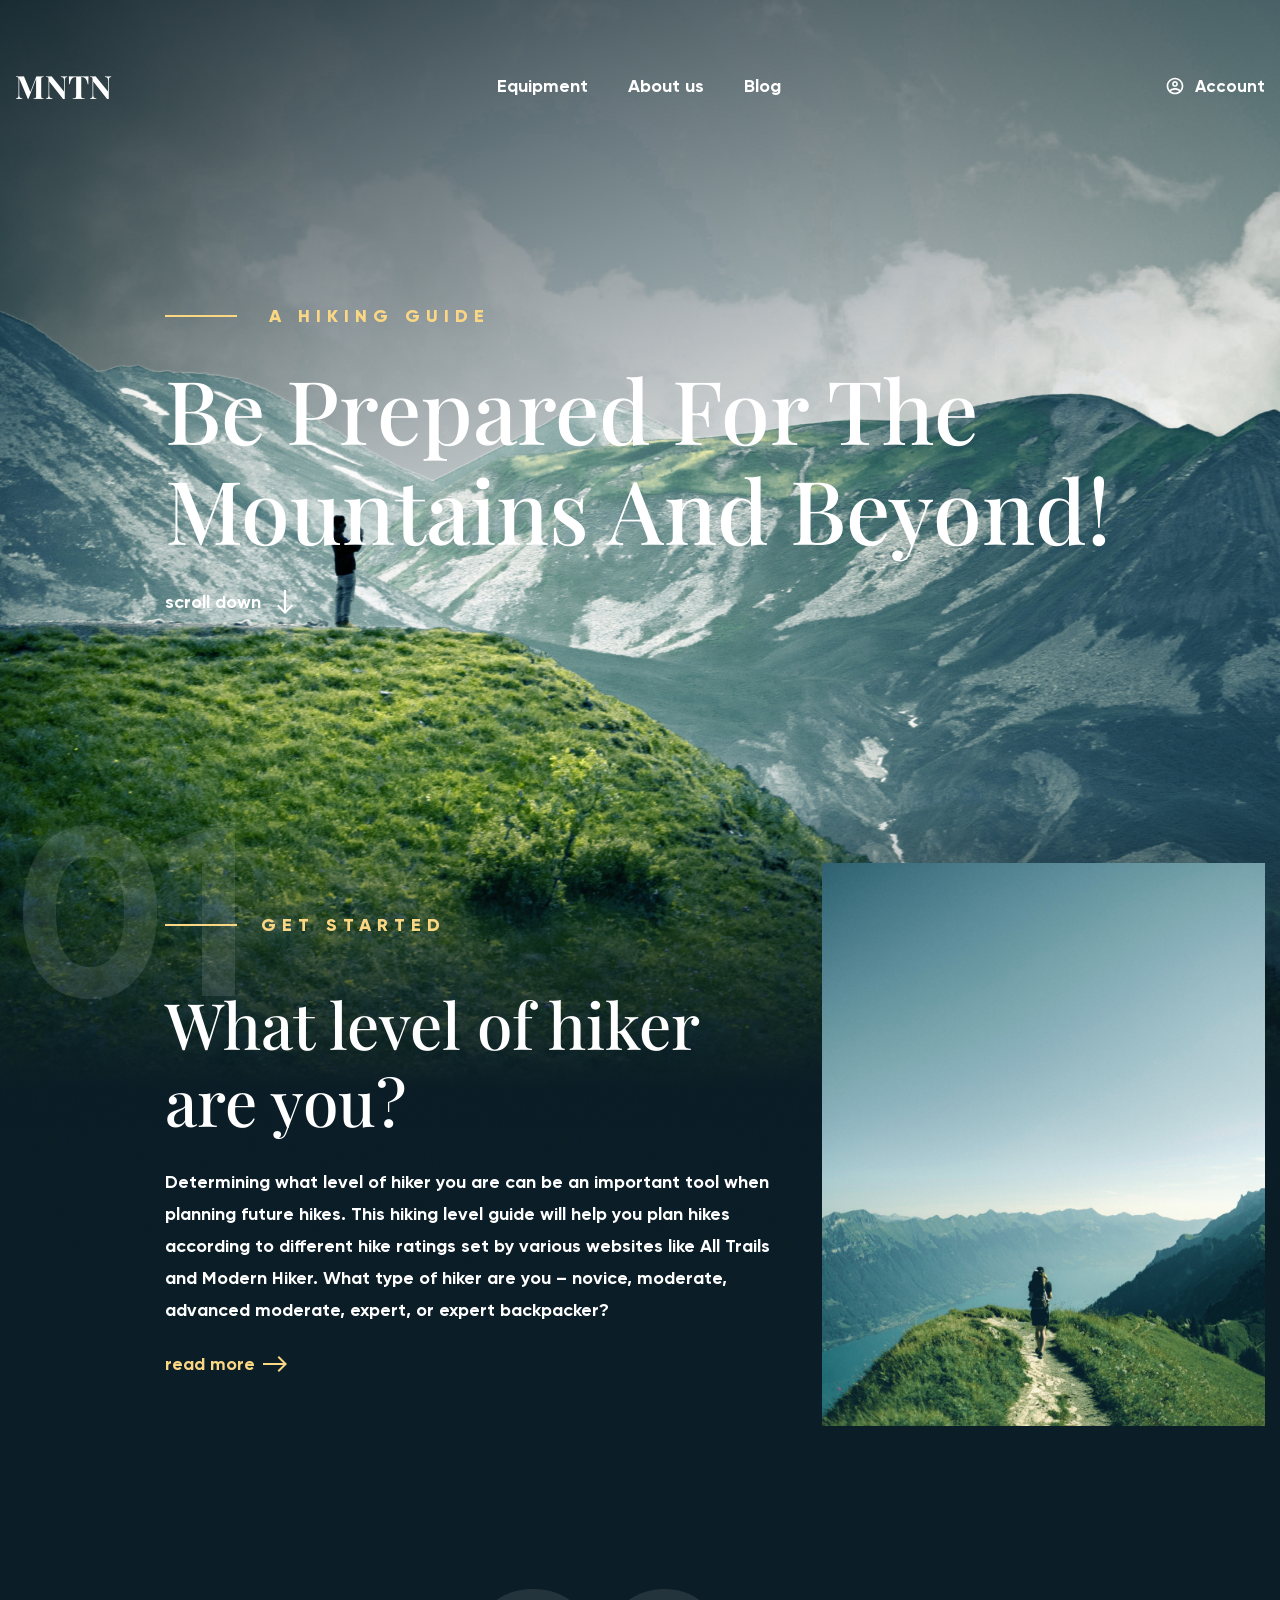
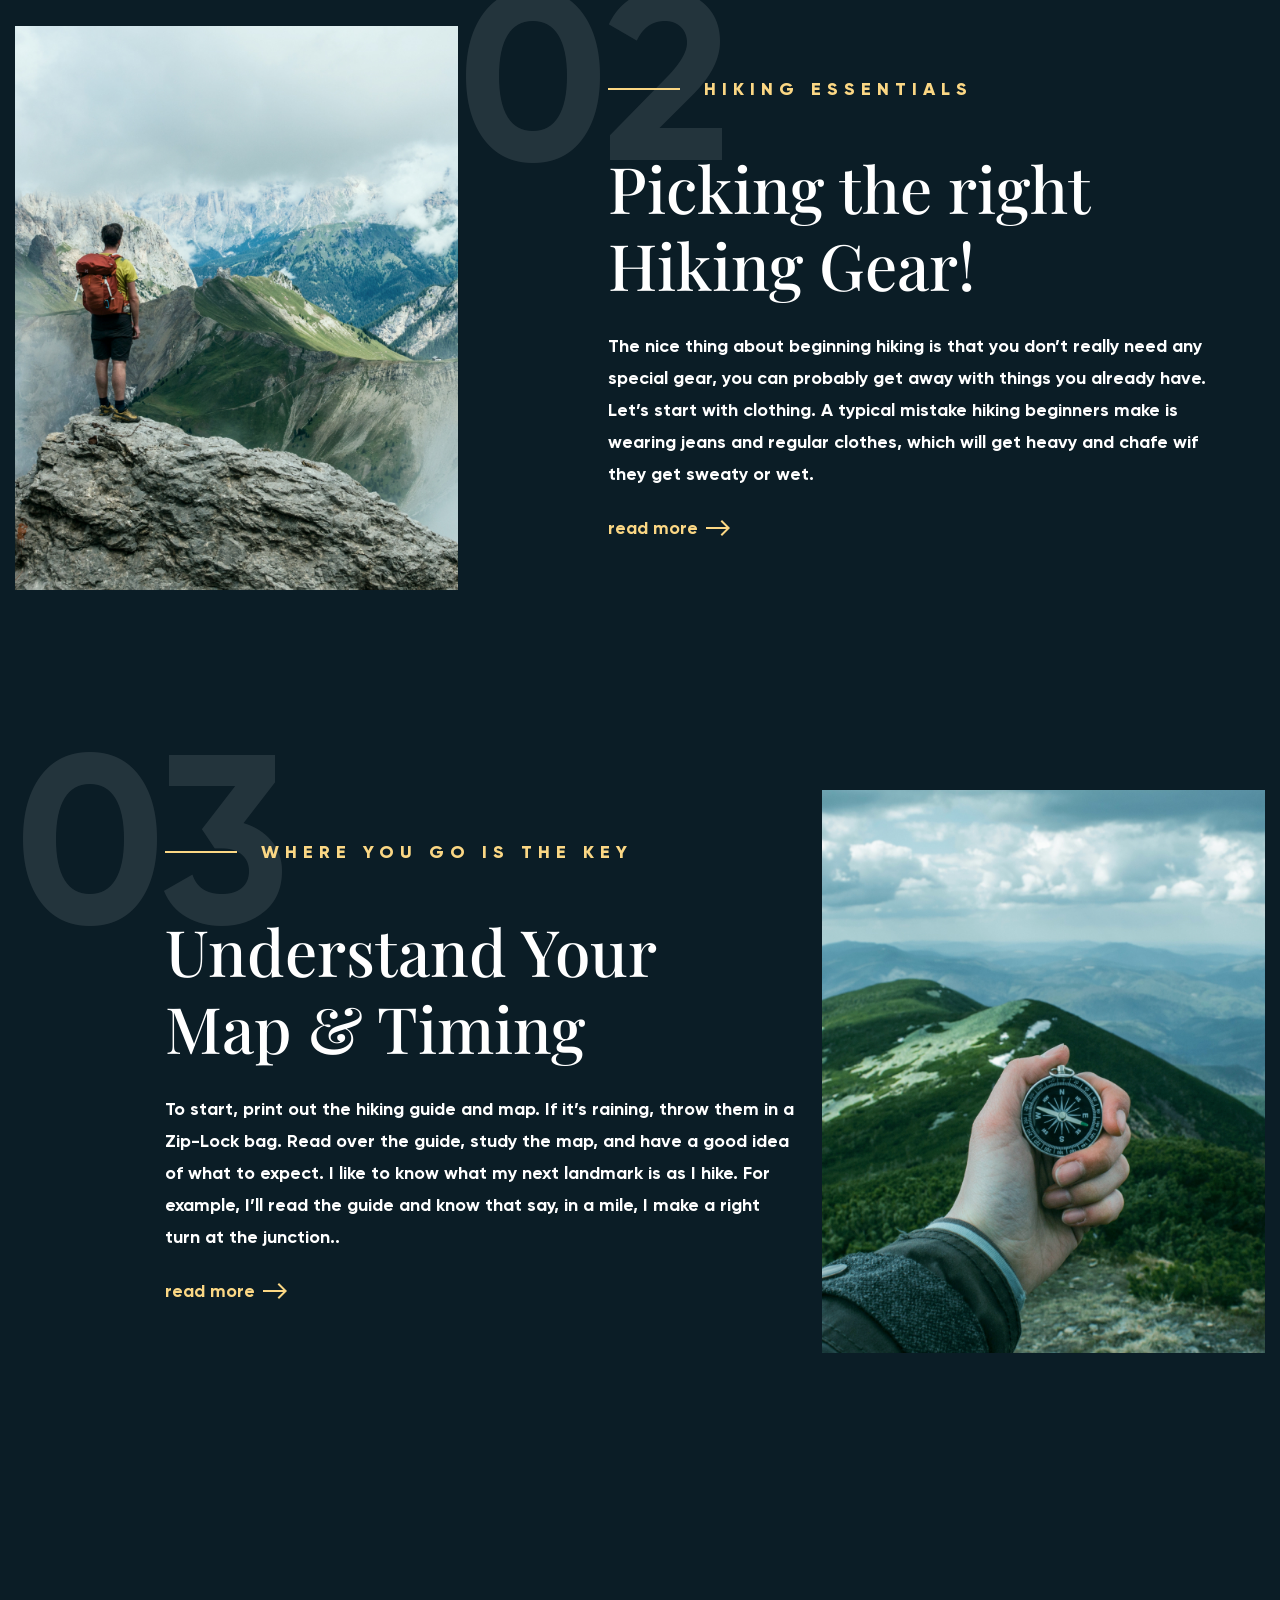
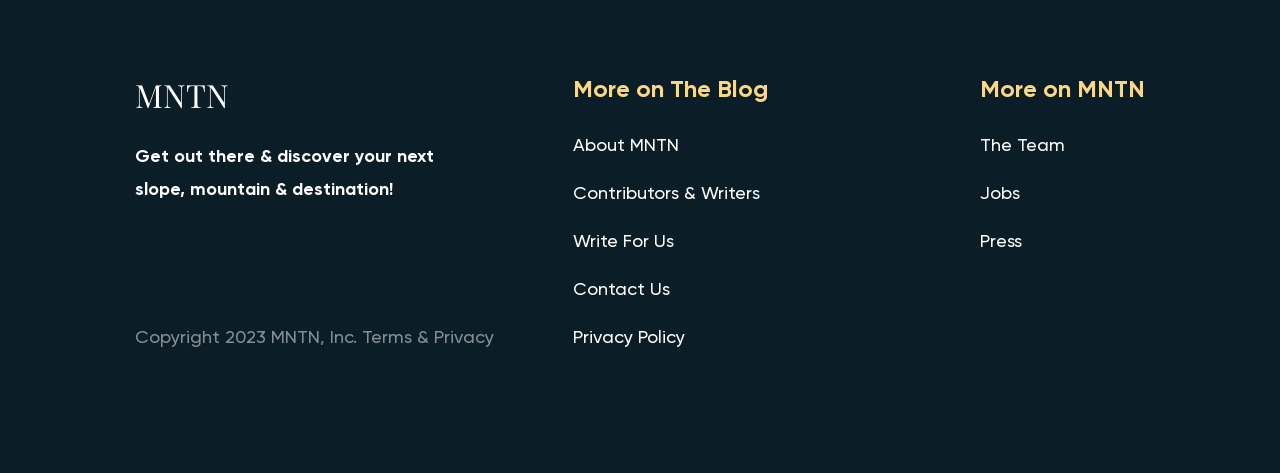
==== commit 11b949e3: "fix: fixed content" ====
--- a/idex.html
+++ b/idex.html
@@ -1,142 +1,169 @@
 <!DOCTYPE html>
 <html lang="en">
-<head>
-    <meta charset="UTF-8">
-    <meta http-equiv="X-UA-Compatible" content="IE=edge">
-    <meta name="viewport" content="width=device-width, initial-scale=1.0">
+  <head>
+    <meta charset="UTF-8" />
+    <meta http-equiv="X-UA-Compatible" content="IE=edge" />
+    <meta name="viewport" content="width=device-width, initial-scale=1.0" />
     <title>MNTN</title>
-    <link rel="stylesheet" href="./css/main.css">
-    <link rel="stylesheet" href="./css/media.css">
-    <link rel="stylesheet" href="./fonts/Gilroy/stylesheet.css">
-    <link rel="preconnect" href="https://fonts.googleapis.com">
-    <link rel="preconnect" href="https://fonts.gstatic.com" crossorigin>
-    <link href="https://fonts.googleapis.com/css2?family=Playfair+Display:wght@500;600;700&display=swap" rel="stylesheet">
-</head>
-<body>
+    <link rel="stylesheet" href="./css/main.css" />
+    <link rel="stylesheet" href="./css/media.css" />
+    <link rel="stylesheet" href="./fonts/Gilroy/stylesheet.css" />
+    <link rel="preconnect" href="https://fonts.googleapis.com" />
+    <link rel="preconnect" href="https://fonts.gstatic.com" crossorigin />
+    <link
+      href="https://fonts.googleapis.com/css2?family=Playfair+Display:wght@500;600;700&display=swap"
+      rel="stylesheet"
+    />
+  </head>
+  <body>
+    <header class="header">
+      <nav class="nav-wrapper">
+        <div class="container-wide">
+          <div class="row space-between align-center">
+            <h2 class="logo">MNTN</h2>
 
-<header class="header">
-    <nav class="nav-wrapper">
-        <div class="container-wide">
-            <div class="row space-between align-center">
-                <h2 class="logo">MNTN</h2>
+            <div class="nav">
+              <ul>
+                <li><a href="#">Equipment</a></li>
+                <li><a href="#">About us</a></li>
+                <li><a href="#">Blog</a></li>
+              </ul>
+            </div>
+            <a href="#" class="account">Account</a>
 
-                <div class="nav">
-                    <ul>
-                        <li><a href="#">Equipment</a></li>
-                        <li><a href="#">About us</a></li>
-                        <li><a href="#">Blog</a></li>
-                    </ul>
-                </div>
-                <a href="#" class="account">Account</a>
+            <button class="nav-button">
+              <span class="nav-button-icon"></span>
+            </button>
 
-                <button class="nav-button">
-                    <span class="nav-button-icon"></span>
-                </button>
+            <div class="mobile-nav">
+              <div class="nav">
+                <ul>
+                  <li><a href="#">Equipment</a></li>
+                  <li><a href="#">About us</a></li>
+                  <li><a href="#">Blog</a></li>
+                </ul>
+              </div>
+              <a href="#" class="account">Account</a>
+            </div>
+          </div>
+        </div>
+      </nav>
 
-
-                <div class="mobile-nav">
-                    <div class="nav">
-                        <ul>
-                            <li><a href="#">Equipment</a></li>
-                            <li><a href="#">About us</a></li>
-                            <li><a href="#">Blog</a></li>
-                        </ul>
-                    </div>
-                    <a href="#" class="account">Account</a>
-                </div>
-            </div>
-        </div>
-    </nav>
-
-    <a href="#" class="hero">
+      <a href="#" class="hero">
         <div class="hero-category">A Hiking guide</div>
         <h1 class="hero-title">Be prepared for the Mountains and beyond!</h1>
         <p class="hero-scroll">scroll down</p>
-    </a>
-</header>
+      </a>
+    </header>
 
-<main class="main">
-    <div class="container">
-
+    <main class="main">
+      <div class="container">
         <article class="article">
-           <div class="article-text" data-number="01">
-                <div class="article-subtitle">Get Started</div>
-                <h2 class="article-title">What level of  hiker are you?</h2>
-                <p>Determining what level of hiker you are can be an important tool when planning future hikes. This hiking level guide will help you plan hikes according to different hike ratings set by various websites like All Trails and Modern Hiker. What type of hiker are you – novice, moderate, advanced moderate, expert, or expert backpacker?</p>
-                <a href="#" class="article-read-more">read more</a>    
-           </div> 
-           <div class="article-img">
-                <img src="./img/pictures/01.jpg" alt="What level of  hiker are you?">
-           </div>
+          <div class="article-text" data-number="01">
+            <div class="article-subtitle">Get Started</div>
+            <h2 class="article-title">What level of hiker are you?</h2>
+            <p>
+              Determining what level of hiker you are can be an important tool
+              when planning future hikes. This hiking level guide will help you
+              plan hikes according to different hike ratings set by various
+              websites like All Trails and Modern Hiker. What type of hiker are
+              you – novice, moderate, advanced moderate, expert, or expert
+              backpacker?
+            </p>
+            <a href="#" class="article-read-more">read more</a>
+          </div>
+          <div class="article-img">
+            <img
+              src="./img/pictures/01.jpg"
+              alt="What level of  hiker are you?"
+            />
+          </div>
         </article>
 
         <article class="article">
-            <div class="article-text" data-number="02">
-                 <div class="article-subtitle">Hiking Essentials</div>
-                 <h2 class="article-title">Picking the right Hiking Gear!
-                 </h2>
-                 <p>The nice thing about beginning hiking is that you don’t really need any special gear, you can probably get away with things you already have.
-                Let’s start with clothing. A typical mistake hiking beginners make is wearing jeans and regular clothes, which will get heavy and chafe wif they get sweaty or wet.</p>
-                 <a href="#" class="article-read-more">read more</a>    
-            </div> 
-            <div class="article-img">
-                 <img src="./img/pictures/02.jpg" alt="What level of  hiker are you?">
+          <div class="article-text" data-number="02">
+            <div class="article-subtitle">Hiking Essentials</div>
+            <h2 class="article-title">Picking the right Hiking Gear!</h2>
+            <p>
+              The nice thing about beginning hiking is that you don’t really
+              need any special gear, you can probably get away with things you
+              already have. Let’s start with clothing. A typical mistake hiking
+              beginners make is wearing jeans and regular clothes, which will
+              get heavy and chafe wif they get sweaty or wet.
+            </p>
+            <a href="#" class="article-read-more">read more</a>
+          </div>
+          <div class="article-img">
+            <img
+              src="./img/pictures/02.jpg"
+              alt="What level of  hiker are you?"
+            />
+          </div>
+        </article>
+
+        <article class="article">
+          <div class="article-text" data-number="03">
+            <div class="article-subtitle">where you go is the key</div>
+            <h2 class="article-title">Understand Your Map & Timing</h2>
+            <p>
+              To start, print out the hiking guide and map. If it’s raining,
+              throw them in a Zip-Lock bag. Read over the guide, study the map,
+              and have a good idea of what to expect. I like to know what my
+              next landmark is as I hike. For example, I’ll read the guide and
+              know that say, in a mile, I make a right turn at the junction..
+            </p>
+            <a href="#" class="article-read-more">read more</a>
+          </div>
+          <div class="article-img">
+            <img
+              src="./img/pictures/03.jpg"
+              alt="What level of  hiker are you?"
+            />
+          </div>
+        </article>
+      </div>
+    </main>
+
+    <footer class="footer">
+      <div class="container">
+        <div class="footer-row">
+          <div class="footer-copyright">
+            <div class="footer-copyright-logo">
+              <div class="logo">MNTN</div>
             </div>
-         </article>
+            <p class="footer-copyright-desc">
+              Get out there & discover your next slope, mountain & destination!
+            </p>
+            <p class="footer-copyright-terms">
+              Copyright 2023 MNTN, Inc. Terms & Privacy
+            </p>
+          </div>
 
-         <article class="article">
-            <div class="article-text" data-number="03">
-                 <div class="article-subtitle">where you go is the key</div>
-                 <h2 class="article-title">Understand Your Map & Timing</h2>
-                 <p>To start, print out the hiking guide and map. If it’s raining, throw them in a Zip-Lock bag. Read over the guide, study the map, and have a good idea of what to expect. I like to know what my next landmark is as I hike. For example, I’ll read the guide and know that say, in a mile, I make a right turn at the junction..</p>
-                 <a href="#" class="article-read-more">read more</a>    
-            </div> 
-            <div class="article-img">
-                 <img src="./img/pictures/03.jpg" alt="What level of  hiker are you?">
-            </div>
-         </article>
-    </div>
-
-</main>
-
-<footer class="footer">
-    <div class="container">
-        <div class="footer-row">
-            <div class="footer-copyright">
-                <div class="footer-copyright-logo">
-                    <div class="logo">MNTN</div>
-                </div>
-                <p class="footer-copyright-desc">Get out there & discover your next slope, mountain & destination!</p>
-                <p class="footer-copyright-terms">Copyright 2019 MNTN, Inc. Terms & Privacy</p>
+          <div class="footer-nav-wrapper">
+            <div class="footer-nav">
+              <h4 class="footer-nav-title">More on The Blog</h4>
+              <ul>
+                <li><a href="#">About MNTN</a></li>
+                <li><a href="#">Contributors & Writers</a></li>
+                <li><a href="#">Write For Us</a></li>
+                <li><a href="#">Contact Us</a></li>
+                <li><a href="#">Privacy Policy</a></li>
+              </ul>
             </div>
 
-            <div class="footer-nav-wrapper">
-                <div class="footer-nav">
-                    <h4 class="footer-nav-title">More on The Blog</h4>
-                    <ul>
-                        <li><a href="#">About MNTN</a></li>
-                        <li><a href="#">Contributors & Writers</a></li>
-                        <li><a href="#">Write For Us</a></li>
-                        <li><a href="#">Contact Us</a></li>
-                        <li><a href="#">Privacy Policy</a></li>
-                    </ul>
-                </div>
-    
-                <div class="footer-nav">
-                    <h4 class="footer-nav-title">More on MNTN</h4>
-                    <ul>
-                        <li><a href="#">The Team</a></li>
-                        <li><a href="#">Jobs</a></li>
-                        <li><a href="#">Press</a></li>
-                    </ul>
-                </div>
+            <div class="footer-nav">
+              <h4 class="footer-nav-title">More on MNTN</h4>
+              <ul>
+                <li><a href="#">The Team</a></li>
+                <li><a href="#">Jobs</a></li>
+                <li><a href="#">Press</a></li>
+              </ul>
             </div>
-            
+          </div>
         </div>
-    </div>
+      </div>
+    </footer>
 
-</footer>
-
-<script src="./js/main.js"></script>
-</body>
-</html>+    <script src="./js/main.js"></script>
+  </body>
+</html>
--- a/css/main.css
+++ b/css/main.css
@@ -29,6 +29,11 @@
 }
 
 /* BASE */
+
+.no-scroll {
+    overflow-y: hidden;
+}
+
 .container-wide {
     max-width: 1790px;
     margin: 0 auto;
@@ -236,6 +241,7 @@
 
 .mobile-nav {
     position: fixed;
+    z-index: 8;
     top: 0;
     right: 0;
     display: none;
--- a/css/media.css
+++ b/css/media.css
@@ -70,7 +70,8 @@
     }
 
     .hero-title {
-        font-size: 38px;
+        font-size: 48px;
+        text-shadow: 0px 0px 15px rgba(0, 0, 0, 0.6);
     }
 
     .hero-category::before {
@@ -83,7 +84,7 @@
     }
 
     .article-title {
-        font-size: 44px;
+        font-size: 38px;
     }
 }
 
@@ -100,13 +101,18 @@
     }
 
     .article-img {
-        max-width: 100%;
+        max-width: 320px;
         width: 100%;
         margin-bottom: 75px;
     }
 }
 
 @media (max-width: 560px) {
+
+    .hero-title {
+        font-size: 44px;
+    }
+
     .footer-nav-wrapper {
         flex-direction: column;
     }
